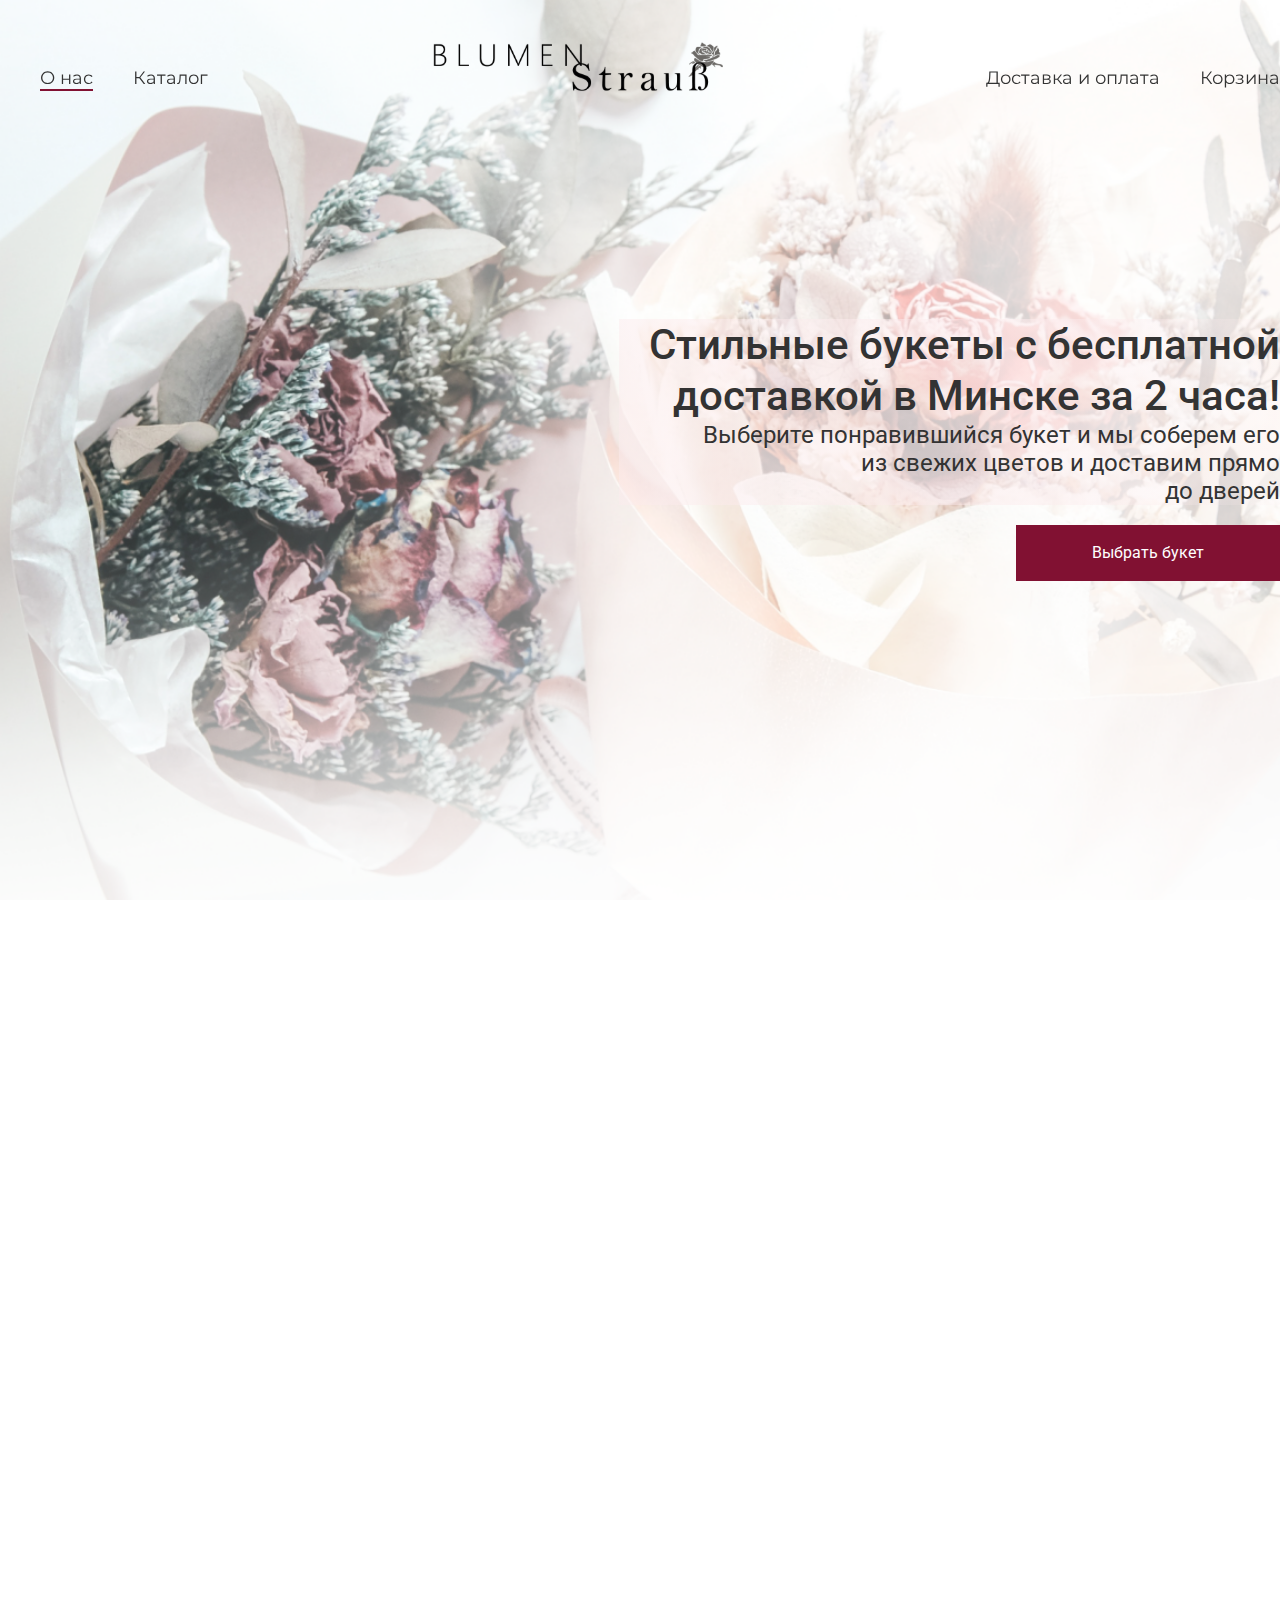
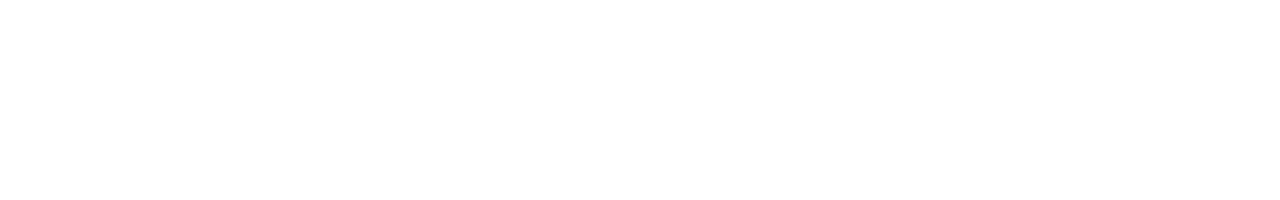
==== index.html @ 573567af "add first section" ====
<!DOCTYPE html>
<html lang="ru">
<head>
    <meta charset="UTF-8">
    <title>Blumen Strauss: Главная</title>
    <link rel="stylesheet" href="css/normalize.css">
    <!-- connect font -->
    <link rel="preconnect" href="https://fonts.googleapis.com">
    <link rel="preconnect" href="https://fonts.gstatic.com" crossorigin>
    <link href="https://fonts.googleapis.com/css2?family=Montserrat:ital,wght@0,100;0,200;0,300;0,400;0,500;0,600;0,700;0,800;0,900;1,100;1,200;1,300;1,400;1,500;1,600;1,700;1,800;1,900&display=swap" rel="stylesheet">
    <link href="https://fonts.googleapis.com/css2?family=Montserrat:ital,wght@0,100;0,200;0,300;0,400;0,500;0,600;0,700;0,800;0,900;1,100;1,200;1,300;1,400;1,500;1,600;1,700;1,800;1,900&family=Roboto:ital,wght@0,100;0,300;0,400;0,500;0,700;0,900;1,100;1,300;1,400;1,500;1,700;1,900&display=swap" rel="stylesheet">
    <!-- connect font -->
    <link rel="stylesheet" href="css/style.css">
    <link rel="stylesheet" href="css/fontawesome.css">
</head>
<body>
    <header class="header header_fixed">
        <div class="header__content container">
            <div class="header__block">
                <nav class="header__nav">
                    <ul class="header__list">
                        <li class="header__item"><a class="header__link header__link_active" href="#">О нас</a></li>
                        <li class="header__item"><a class="header__link" href="#">Каталог</a></li>
                    </ul>
                </nav>
            </div>
            <div class="header__block">
                <nav class="header__logo">
                    <a href="index.html">
                        <img class="header__logo_img" src="img/logo-header.svg" alt="logo">
                    </a>
                </nav>
            </div>
            <div class="header__block">
                <nav class="header__nav">
                    <ul class="header__list">
                        <li class="header__item"><a class="header__link" href="#">Доставка и оплата</a></li>
                        <li class="header__item"><a class="header__link" href="#">Корзина</a></li>
                    </ul>
                </nav>
            </div>
        </div>
    </header>

    <main>
        <section class="welcome-section wrapper">
            <div class="welcome-section__content container">
                <div class="welcome-section__text-content">
                    <div class="welcome-section__title">
                        Стильные букеты с бесплатной<br>
                        доставкой в Минске за 2 часа!
                    </div>
                    <div class="welcome-section__subtitle">
                        Выберите понравившийся букет и мы соберем его<br>
                        из свежих цветов и доставим прямо<br>
                        до дверей
                    </div>
                </div>
                <a class="button btn-heavy" href="#">Выбрать букет</a>
            </div>
        </section>
        <section class="wrapper">

        </section>
    </main>

    <script src="https://ajax.googleapis.com/ajax/libs/jquery/3.5.1/jquery.min.js"></script>
    <script src="./js/header.js"></script>
</body>
</html>
---- css/style.css ----
li {
    list-style-type: none;
}

body {
    font-family: 'Roboto', sans-serif;
    color: #333333;
}

.container {
    max-width: 1280px;
    margin: 0 auto;
}

.wrapper {
    min-height: 100vh;
}

.button {
    padding: 18px 75px;
    text-decoration: none;
}

.btn-heavy {
    background-color: #811132;
    border: 1px solid #811132;
    color: #ffffff;
}

/*header*/

.header {
    width: 100%;
    z-index: 2;
    font-family: 'Montserrat', sans-serif;
}

.header_fixed {
    position: fixed;
    left: 0;
    top: 0;
}

.header__content {
    height: 105px;
    display: flex;
    align-items: flex-end;
    justify-content: space-between;
}

.header__list {
    display: flex;
    gap: 40px;
}

.header__link {
    text-decoration: none;
    color: #333333;
    font-size: 18px;
    line-height: 22px;
}

.header__link:hover {
    border-bottom: 2px solid #811132;
}

.header__link_active {
    border-bottom: 2px solid #811132;
}

.header_scroll {
    background: #333333;
}

/*welcome-section*/

.welcome-section {
    height: 100%;
    width: 100%;
    background-image: url(../img/index-main-bg.png);
    background-position: center center;
    background-repeat: no-repeat;
    background-size: cover;
    background-color: #FCEBED;
    display: flex;
    align-items: center;
    justify-content: flex-end;
}

.welcome-section__content {
    width: 100%;
    display: flex;
    flex-direction: column;
    align-items: end;
    text-align: right;
}

.welcome-section__text-content {
    background: linear-gradient(
            101.6deg, rgba(252, 235, 237, 0.48) 62.8%,
            rgba(252, 235, 237, 0) 111.78%
    );
    padding-left: 30px;
    margin-bottom: 20px;
}

.welcome-section__title {
    font-style: normal;
    font-weight: 500;
    font-size: 42px;
    line-height: 51px;
}

.welcome-section__subtitle {
    font-style: normal;
    font-weight: normal;
    font-size: 24px;
    line-height: 28px;
}
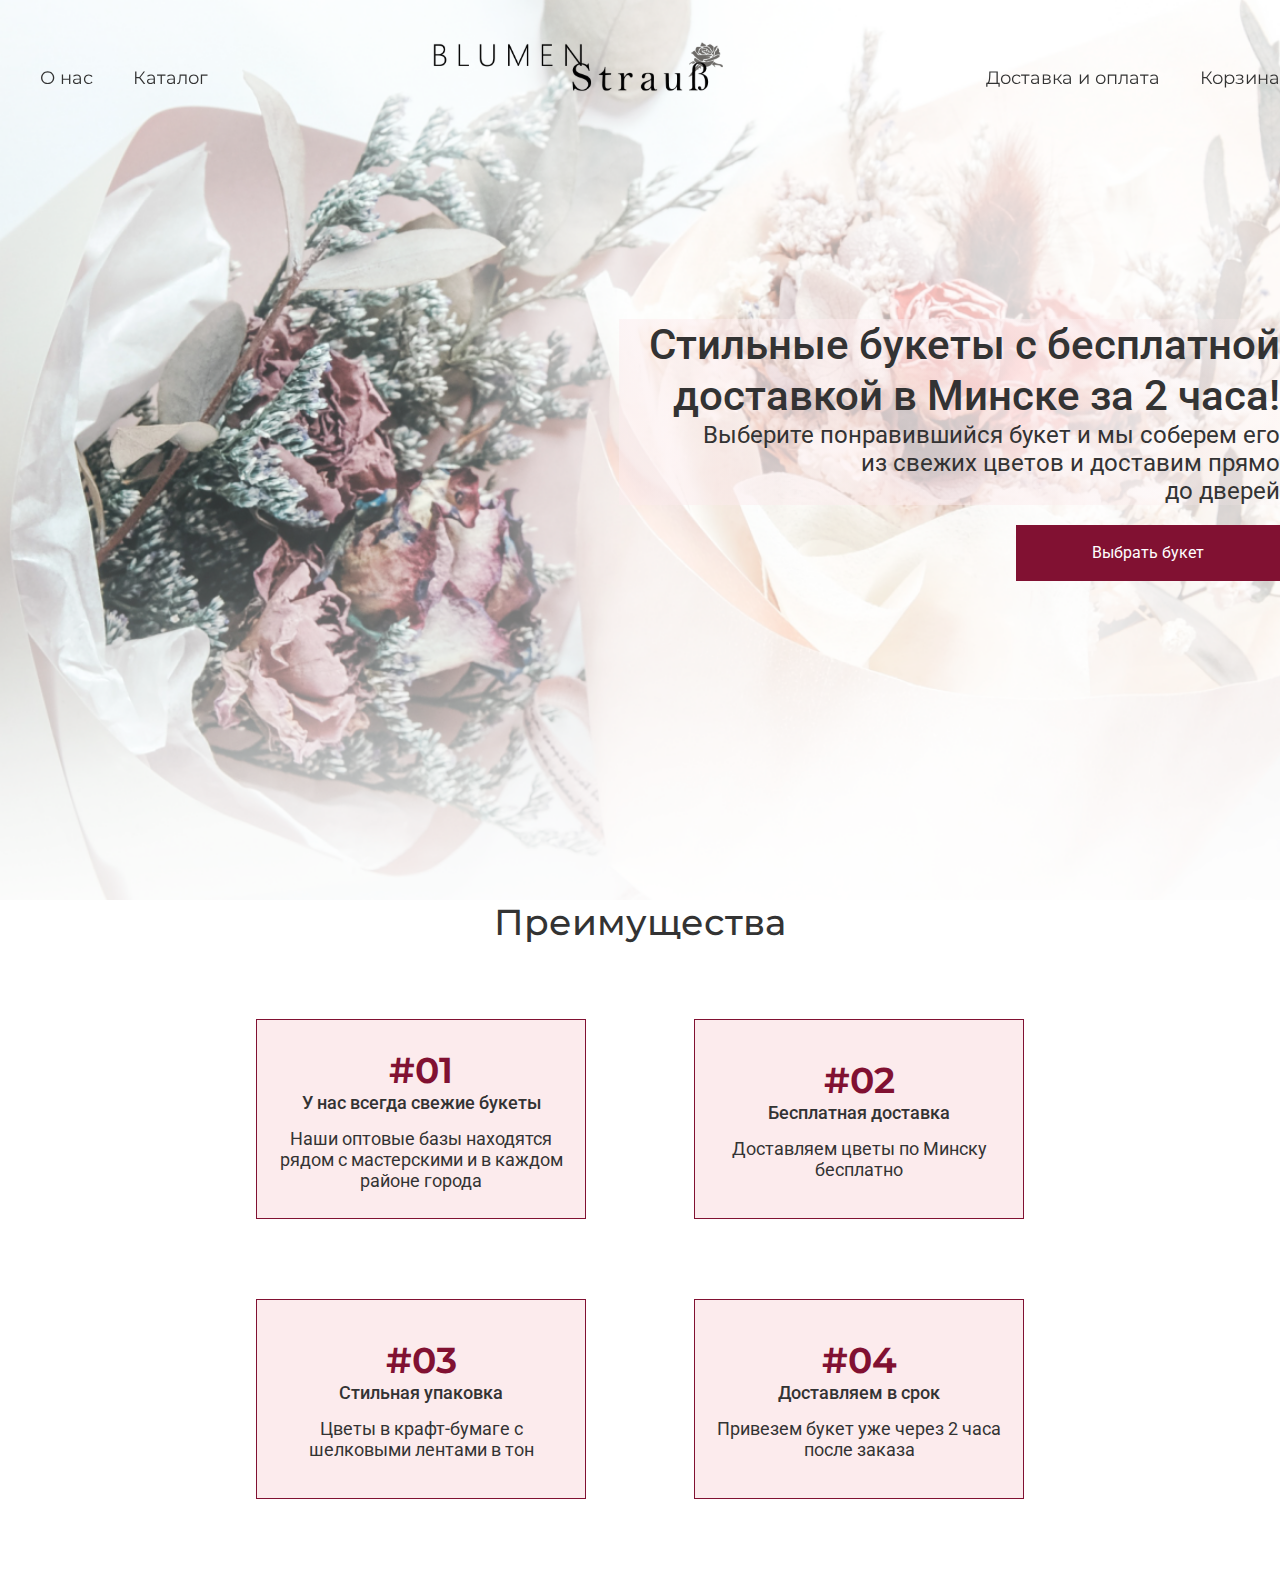
==== commit 020f9058: "add advantage-section" ====
--- a/index.html
+++ b/index.html
@@ -19,7 +19,7 @@
             <div class="header__block">
                 <nav class="header__nav">
                     <ul class="header__list">
-                        <li class="header__item"><a class="header__link header__link_active" href="#">О нас</a></li>
+                        <li class="header__item"><a class="header__link" href="#">О нас</a></li>
                         <li class="header__item"><a class="header__link" href="#">Каталог</a></li>
                     </ul>
                 </nav>
@@ -41,7 +41,6 @@
             </div>
         </div>
     </header>
-
     <main>
         <section class="welcome-section wrapper">
             <div class="welcome-section__content container">
@@ -59,8 +58,65 @@
                 <a class="button btn-heavy" href="#">Выбрать букет</a>
             </div>
         </section>
-        <section class="wrapper">
-
+        <section class="advantage-section">
+            <div class="section-title">
+                Преимущества
+            </div>
+            <div class="advantage-section__content container wrap-content">
+                <div class="advantage-section__content_row">
+                    <div class="advantage-section__item">
+                        <div class="advantage-section__number">
+                            #01
+                        </div>
+                        <div class="advantage-section__title">
+                            У нас всегда свежие букеты
+                        </div>
+                        <div class="advantage-section__description">
+                            Наши оптовые базы находятся
+                            рядом с мастерскими и в каждом
+                            районе города
+                        </div>
+                    </div>
+                    <div class="advantage-section__item">
+                        <div class="advantage-section__number">
+                            #02
+                        </div>
+                        <div class="advantage-section__title">
+                            Бесплатная доставка
+                        </div>
+                        <div class="advantage-section__description">
+                            Доставляем цветы
+                            по Минску бесплатно
+                        </div>
+                    </div>
+                </div>
+                <div class="advantage-section__content_row">
+                    <div class="advantage-section__item">
+                        <div class="advantage-section__number">
+                            #03
+                        </div>
+                        <div class="advantage-section__title">
+                            Стильная упаковка
+                        </div>
+                        <div class="advantage-section__description">
+                            Цветы в крафт-бумаге
+                            с шелковыми лентами в тон
+                        </div>
+                    </div>
+                    <div class="advantage-section__item">
+                        <div class="advantage-section__number">
+                            #04
+                        </div>
+                        <div class="advantage-section__title">
+                            Доставляем в срок
+                        </div>
+                        <div class="advantage-section__description">
+                            Привезем букет уже
+                            через 2 часа после заказа
+                        </div>
+                    </div>
+                </div>
+            </div>
         </section>
     </main>
 
--- a/css/style.css
+++ b/css/style.css
@@ -14,6 +14,10 @@
 
 .wrapper {
     min-height: 100vh;
+}
+
+.wrap-content {
+    min-height: 70vh;
 }
 
 .button {
@@ -116,4 +120,71 @@
     font-weight: normal;
     font-size: 24px;
     line-height: 28px;
+}
+
+/*section-title*/
+
+.section-title {
+    font-family: "Montserrat", sans-serif;
+    font-weight: 500;
+    font-size: 36px;
+    line-height: 44px;
+    text-align: center;
+}
+
+/*advantage-section*/
+
+.advantage-section__item {
+    box-sizing: border-box;
+    width: 330px;
+    height: 200px;
+    padding: 0 18px;
+    background: #FCEBED;
+    border: 1px solid #811132;
+
+    display: flex;
+    flex-direction: column;
+    align-items: center;
+    justify-content: center;
+    text-align: center;
+
+    transition: all 0.3s;
+}
+
+.advantage-section__item:hover {
+    filter: drop-shadow(4px 4px 6px rgba(176, 61, 61, 0.25));
+}
+
+.advantage-section__number {
+    font-family: "Montserrat", sans-serif;
+    font-weight: 650;
+    font-size: 36px;
+    line-height: 44px;
+    color: #811132;
+}
+
+.advantage-section__title {
+    font-weight: 500;
+    font-size: 18px;
+    line-height: 21px;
+    padding-bottom: 15px;
+}
+
+.advantage-section__description {
+    font-size: 18px;
+    line-height: 21px;
+}
+
+.advantage-section__content_row {
+    width: 60%;
+    display: flex;
+    justify-content: space-between;
+}
+
+.advantage-section__content {
+    display: flex;
+    flex-direction: column;
+    align-items: center;
+    justify-content: center;
+    gap: 80px;
 }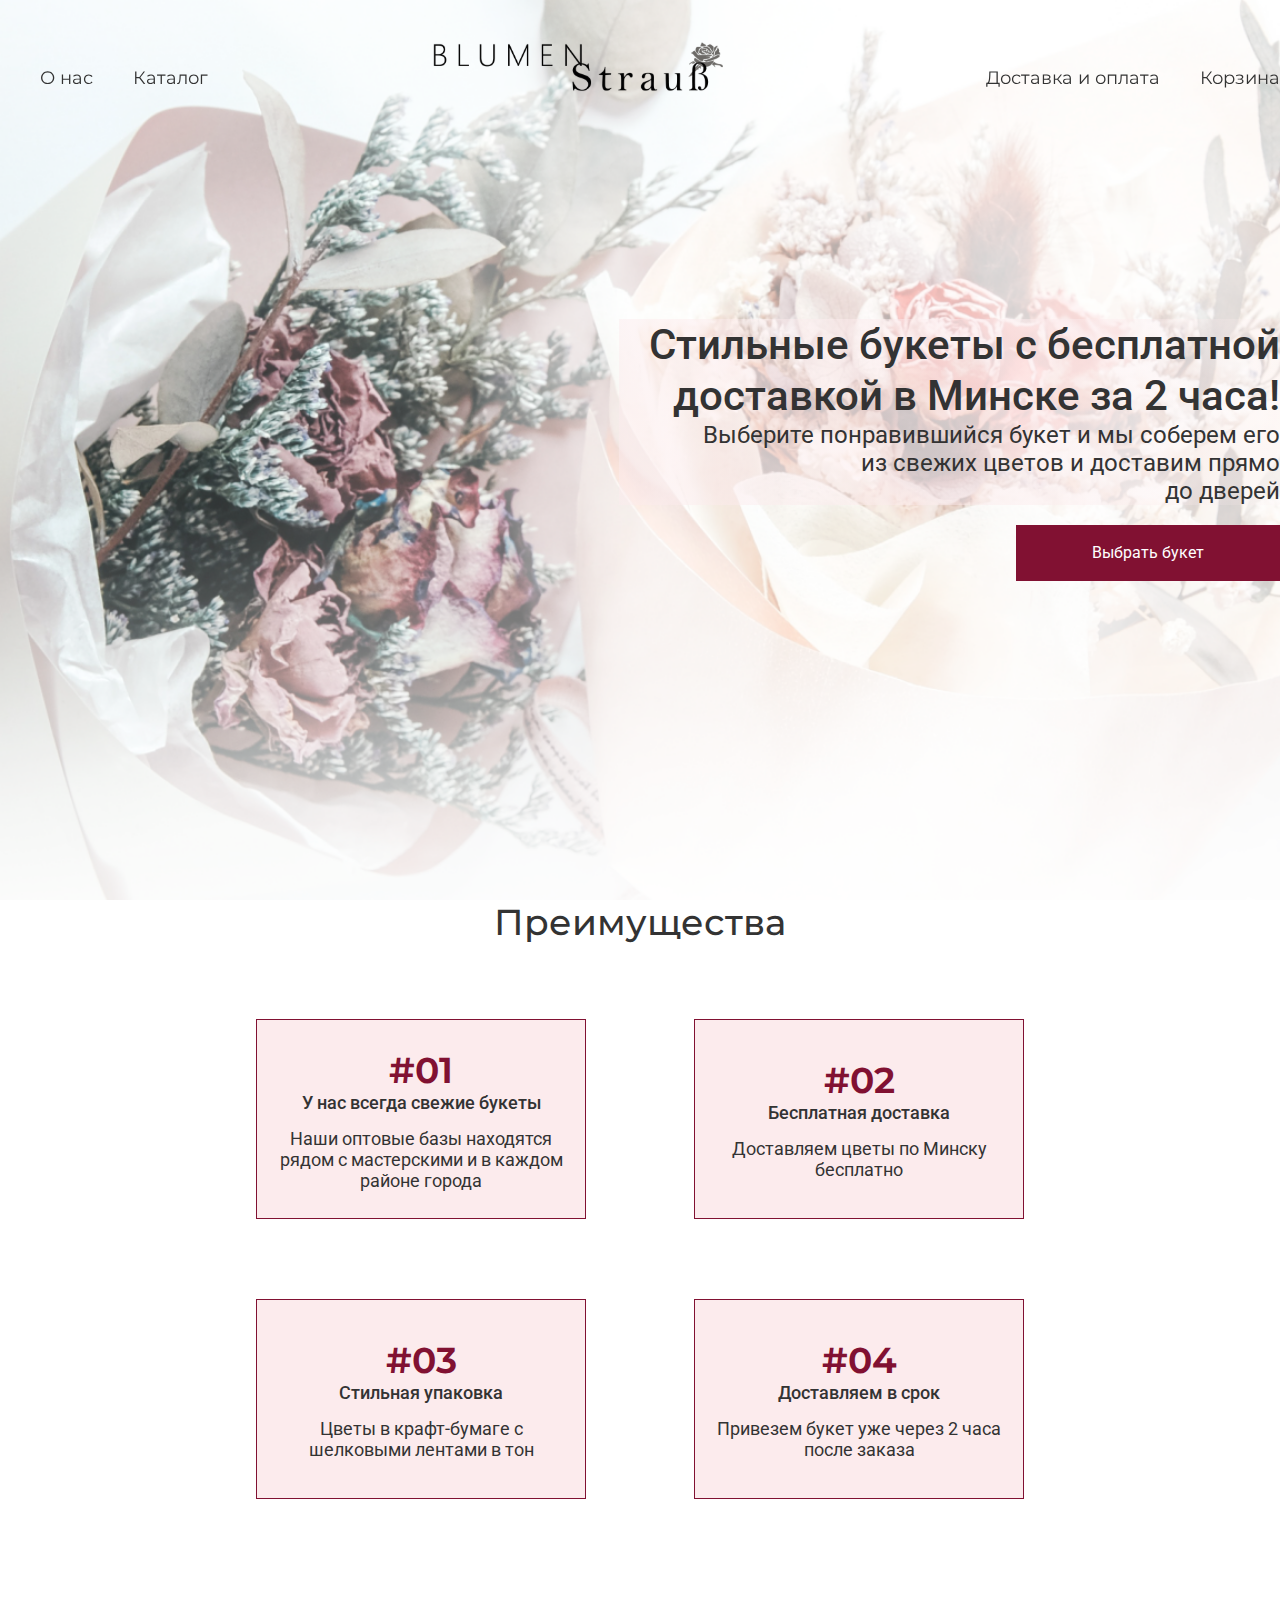
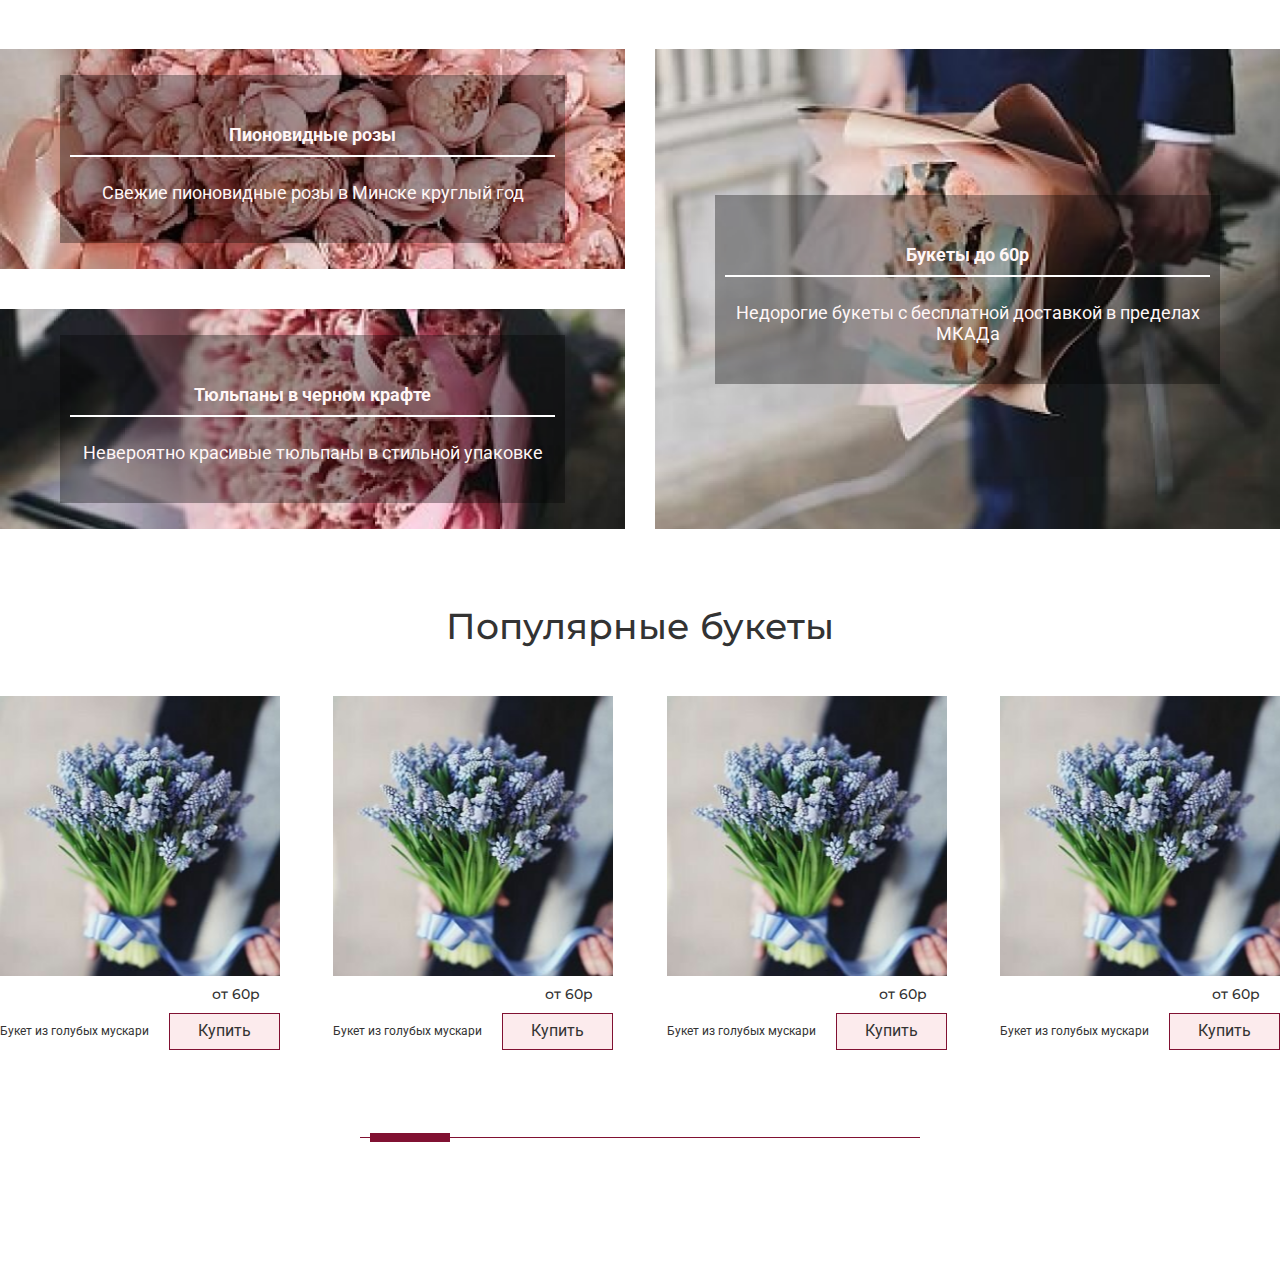
==== commit abc90f86: "add advert and popular-good sections" ====
--- a/index.html
+++ b/index.html
@@ -55,7 +55,7 @@
                         до дверей
                     </div>
                 </div>
-                <a class="button btn-heavy" href="#">Выбрать букет</a>
+                <a class="welcome-section__btn button btn-heavy" href="#">Выбрать букет</a>
             </div>
         </section>
         <section class="advantage-section">
@@ -117,6 +117,133 @@
                     </div>
                 </div>
             </div>
+        </section>
+        <section class="advert-section container">
+            <div class="advert-section__content wrap-content">
+                <div class="advert-section__col">
+                    <div class="advert-section__item advert-section__item_min advert-section__item_bg-1">
+                        <div class="advert-section__text-content">
+                            <div class="advert-section__title">
+                                Пионовидные розы
+                            </div>
+                            <div class="advert-section__subtitle">
+                                Свежие пионовидные розы в Минске круглый год
+                            </div>
+                        </div>
+                    </div>
+                    <div class="advert-section__item advert-section__item_min advert-section__item_bg-2">
+                        <div class="advert-section__text-content">
+                            <div class="advert-section__title">
+                                Тюльпаны в черном крафте
+                            </div>
+                            <div class="advert-section__subtitle">
+                                Невероятно красивые тюльпаны в стильной упаковке
+                            </div>
+                        </div>
+                    </div>
+                </div>
+                <div class="advert-section__col">
+                    <div class="advert-section__item advert-section__item_bg-3">
+                        <div class="advert-section__text-content">
+                            <div class="advert-section__title">
+                                Букеты до 60р
+                            </div>
+                            <div class="advert-section__subtitle">
+                                Недорогие букеты с бесплатной доставкой
+                                в пределах МКАДа
+                            </div>
+                        </div>
+                    </div>
+                </div>
+            </div>
+        </section>
+        <section class="popular-goods-section container">
+            <div class="section-title">
+                Популярные букеты
+            </div>
+            <div class="popular-goods-section__content wrap-content">
+                <div class="popular-goods-section__goods">
+                    <div class="popular-goods-section__item">
+                        <div class="popular-goods-section__img">
+                            <img src="img/popular-good-1.png" alt="popular-good">
+                        </div>
+                        <div class="popular-goods-section__desc">
+                            <div class="popular-goods-section__price">
+                                от 60р
+                            </div>
+                            <div class="popular-goods-section__nav">
+                                <div class="popular-goods-section__name-good">
+                                    Букет из голубых мускари
+                                </div>
+                                <div class="popular-goods-section__button button btn-lite">
+                                    Купить
+                                </div>
+                            </div>
+                        </div>
+                    </div>
+                    <div class="popular-goods-section__item">
+                        <div class="popular-goods-section__img">
+                            <img src="img/popular-good-1.png" alt="popular-good">
+                        </div>
+                        <div class="popular-goods-section__desc">
+                            <div class="popular-goods-section__price">
+                                от 60р
+                            </div>
+                            <div class="popular-goods-section__nav">
+                                <div class="popular-goods-section__name-good">
+                                    Букет из голубых мускари
+                                </div>
+                                <div class="popular-goods-section__button button btn-lite">
+                                    Купить
+                                </div>
+                            </div>
+                        </div>
+                    </div>
+                    <div class="popular-goods-section__item">
+                        <div class="popular-goods-section__img">
+                            <img src="img/popular-good-1.png" alt="popular-good">
+                        </div>
+                        <div class="popular-goods-section__desc">
+                            <div class="popular-goods-section__price">
+                                от 60р
+                            </div>
+                            <div class="popular-goods-section__nav">
+                                <div class="popular-goods-section__name-good">
+                                    Букет из голубых мускари
+                                </div>
+                                <div class="popular-goods-section__button button btn-lite">
+                                    Купить
+                                </div>
+                            </div>
+                        </div>
+                    </div>
+                    <div class="popular-goods-section__item">
+                        <div class="popular-goods-section__img">
+                            <img src="img/popular-good-1.png" alt="popular-good">
+                        </div>
+                        <div class="popular-goods-section__desc">
+                            <div class="popular-goods-section__price">
+                                от 60р
+                            </div>
+                            <div class="popular-goods-section__nav">
+                                <div class="popular-goods-section__name-good">
+                                    Букет из голубых мускари
+                                </div>
+                                <div class="popular-goods-section__button button btn-lite">
+                                    Купить
+                                </div>
+                            </div>
+                        </div>
+                    </div>
+                </div>
+                <div class="bottom-scroll">
+                    <div class="bottom-scroll__line"></div>
+                    <div class="bottom-scroll__slider"></div>
+                </div>
+            </div>
+        </section>
+        <section class="form-section container">
+
         </section>
     </main>
 
--- a/css/style.css
+++ b/css/style.css
@@ -21,14 +21,25 @@
 }
 
 .button {
-    padding: 18px 75px;
     text-decoration: none;
+    cursor: pointer;
 }
 
 .btn-heavy {
     background-color: #811132;
     border: 1px solid #811132;
     color: #ffffff;
+}
+
+.btn-lite {
+    background-color: #FCEBED;
+    border: 1px solid #811132;
+    color: #333333;
+    transition: background-color 0.15s;
+}
+
+.btn-lite:hover {
+    background-color: #F2CFD3;
 }
 
 /*header*/
@@ -122,6 +133,10 @@
     line-height: 28px;
 }
 
+.welcome-section__btn {
+    padding: 18px 75px;
+}
+
 /*section-title*/
 
 .section-title {
@@ -187,4 +202,170 @@
     align-items: center;
     justify-content: center;
     gap: 80px;
+}
+
+/*advert-section*/
+
+.advert-section__content {
+    display: flex;
+    flex-direction: row;
+    align-items: center;
+    gap: 30px;
+}
+
+.advert-section__col {
+    width: 50%;
+    height: 100%;
+    display: flex;
+    flex-direction: column;
+    gap: 40px;
+}
+
+.advert-section__item {
+    height: 480px;
+    color: #FFF6F6;
+    display: flex;
+    align-items: center;
+    justify-content: center;
+    padding: 0 60px;
+    font-size: 18px;
+    line-height: 21px;
+    text-align: center;
+    transition: transform 0.2s ease-in-out;
+}
+
+.advert-section__item:hover {
+    transform: scale(1.03);
+}
+
+.advert-section__item_min {
+    height: 220px;
+}
+
+.advert-section__text-content {
+    padding: 40px 10px;
+    width: 100%;
+    background: rgba(0, 0, 0, 0.34);
+    display: flex;
+    flex-direction: column;
+    gap: 25px;
+}
+
+.advert-section__title {
+    font-weight: bold;
+    line-height: 40px;
+    border-bottom: 2px solid #FFFFFF;
+}
+
+.advert-section__subtitle {
+
+}
+
+.advert-section__item_bg-1 {
+    background-image: url(../img/advent-bg-1.png);
+    background-position: center center;
+    background-repeat: no-repeat;
+    background-size: cover;
+    background-color: #811132;
+}
+
+.advert-section__item_bg-2 {
+    background-image: url(../img/advent-bg-2.png);
+    background-position: center center;
+    background-repeat: no-repeat;
+    background-size: cover;
+    background-color: #811132;
+}
+
+.advert-section__item_bg-3 {
+    background-image: url(../img/advent-bg-3.png);
+    background-position: center center;
+    background-repeat: no-repeat;
+    background-size: cover;
+    background-color: #811132;
+}
+
+/*popular-goods-section*/
+
+.popular-goods-section {
+
+}
+
+.popular-goods-section__goods {
+    min-height: 50vh;
+    display: flex;
+    flex-direction: row;
+    justify-content: space-between;
+    align-items: center;
+}
+
+.popular-goods-section__item {
+    width: 280px;
+}
+
+.popular-goods-section__img {
+    width: 280px;
+    height: 280px;
+    cursor: pointer;
+}
+
+.popular-goods-section__img > img {
+    width: 100%;
+    height: 100%;
+    object-fit: cover;
+}
+
+.popular-goods-section__price {
+    font-family: 'Montserrat', sans-serif;
+    font-style: normal;
+    font-weight: 500;
+    font-size: 14px;
+    line-height: 17px;
+    text-align: right;
+    padding: 10px 20px;
+}
+
+.popular-goods-section__nav {
+    display: flex;
+    flex-direction: row;
+    justify-content: space-between;
+    align-items: center;
+}
+
+.popular-goods-section__name-good {
+    font-style: normal;
+    font-weight: normal;
+    font-size: 12px;
+    line-height: 14px;
+}
+
+.popular-goods-section__button {
+    padding: 8px 28px;
+}
+
+/*bottom-scroll*/
+
+.bottom-scroll {
+    max-width: 560px;
+    height: 50px;
+    margin: 0 auto;
+    position: relative;
+}
+
+.bottom-scroll__line {
+    position: absolute;
+    bottom: 10px;
+    width: 100%;
+    height: 1px;
+    background-color: #811132;
+}
+
+.bottom-scroll__slider {
+    position: absolute;
+    bottom: 6px;
+    margin: 0 10px;
+    width: 80px;
+    height: 9px;
+    background-color: #811132;
+    cursor: pointer;
 }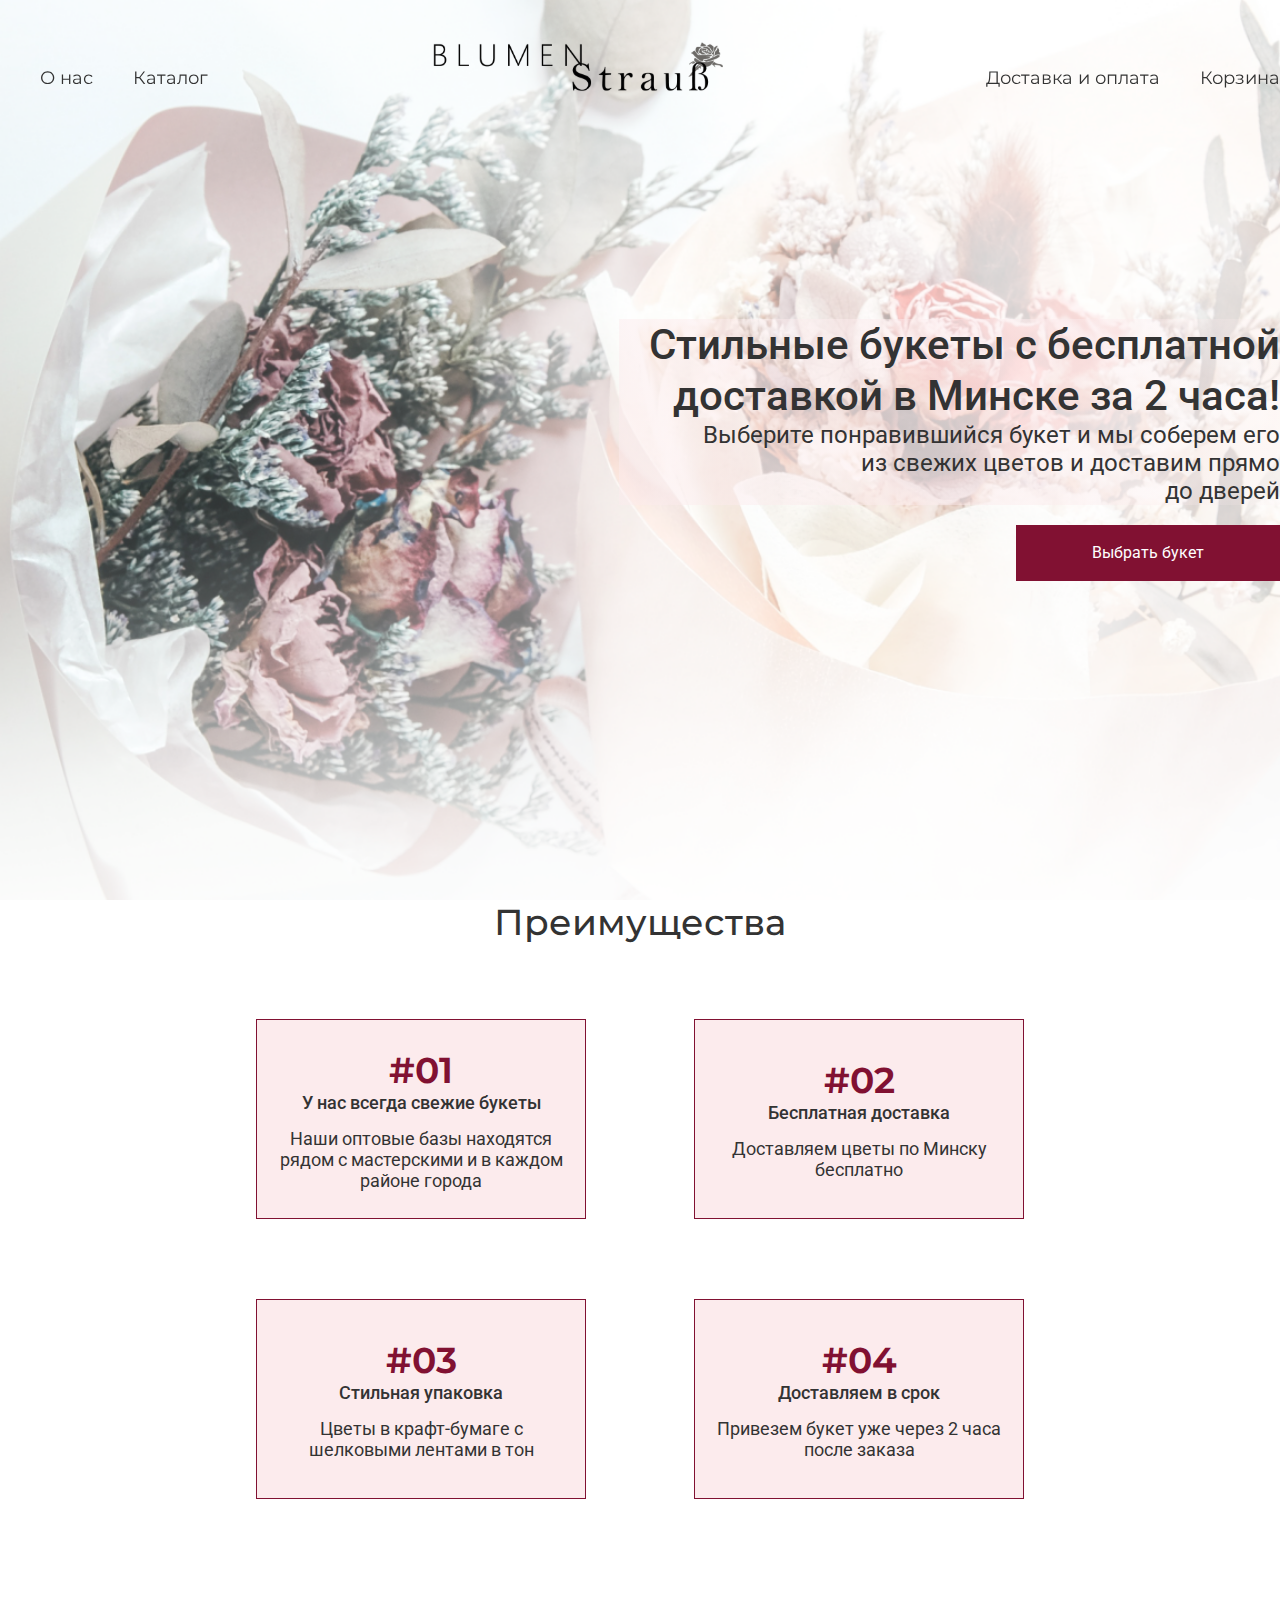
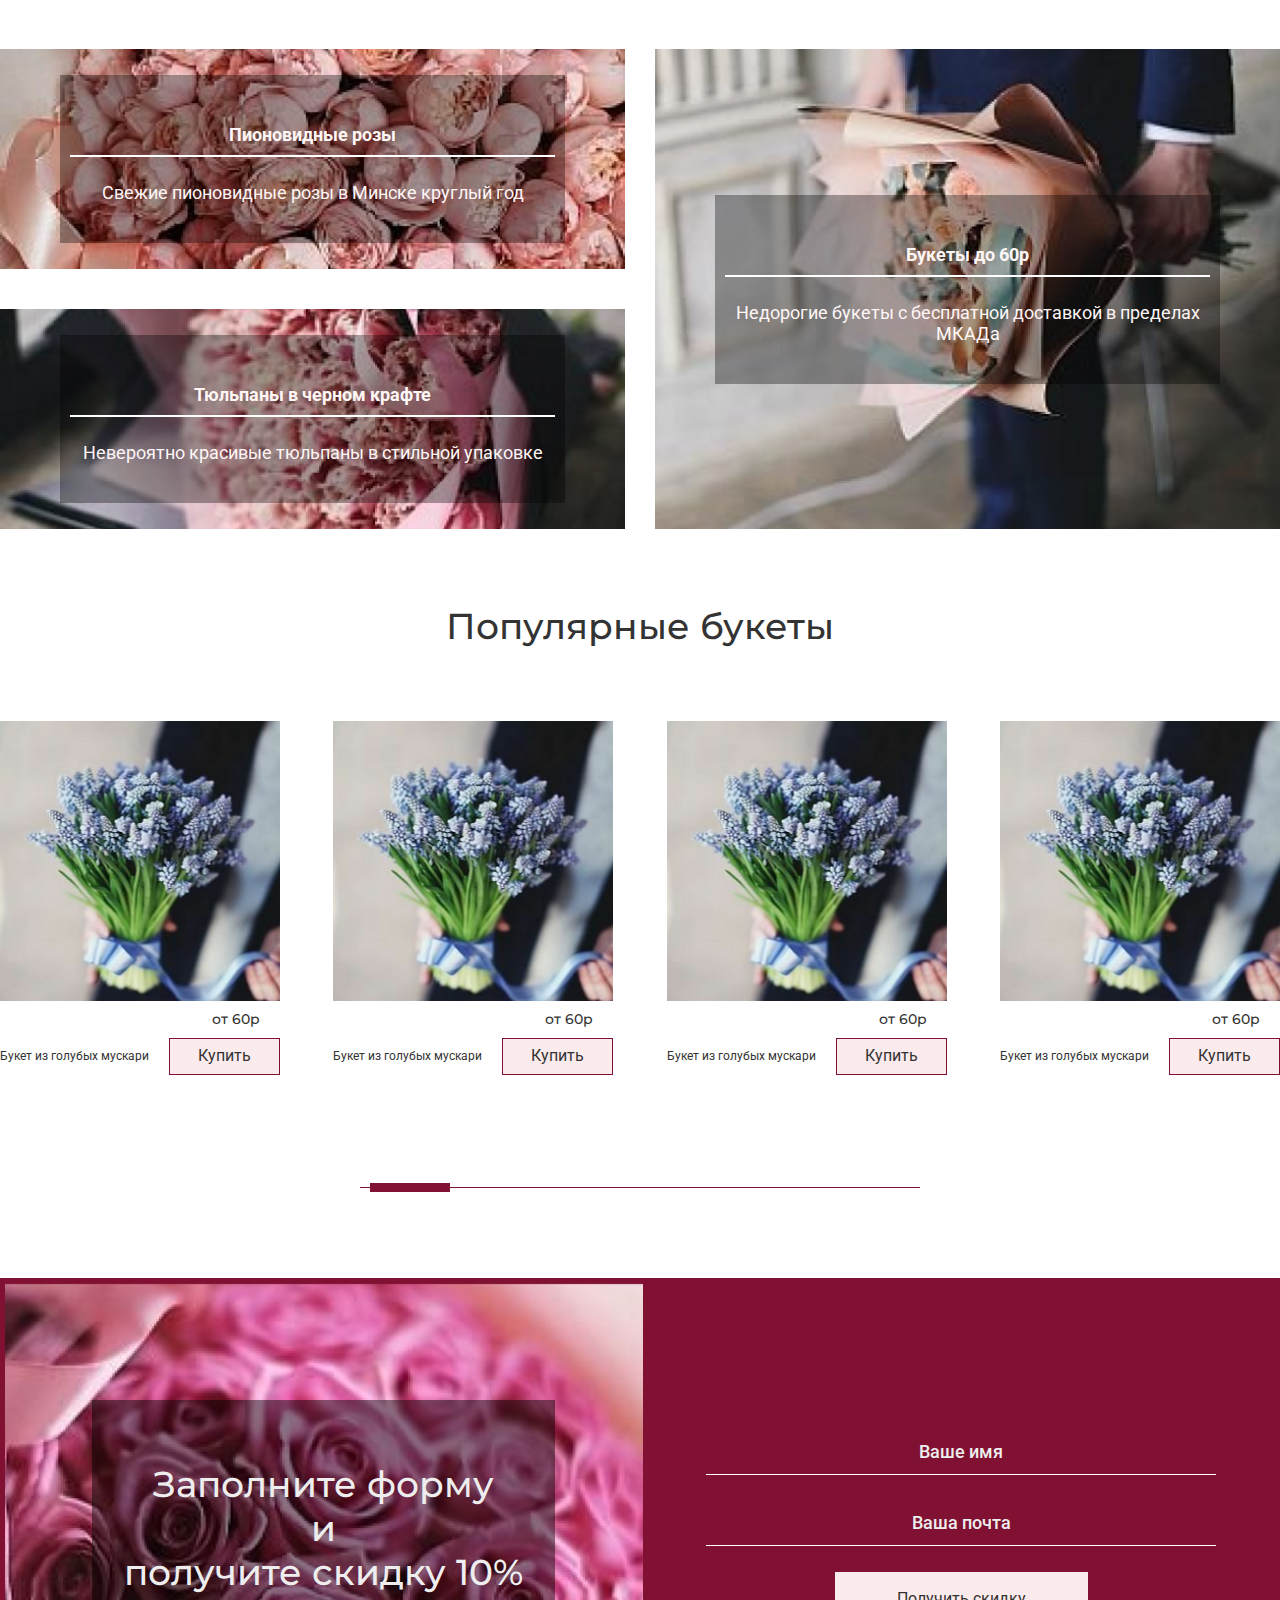
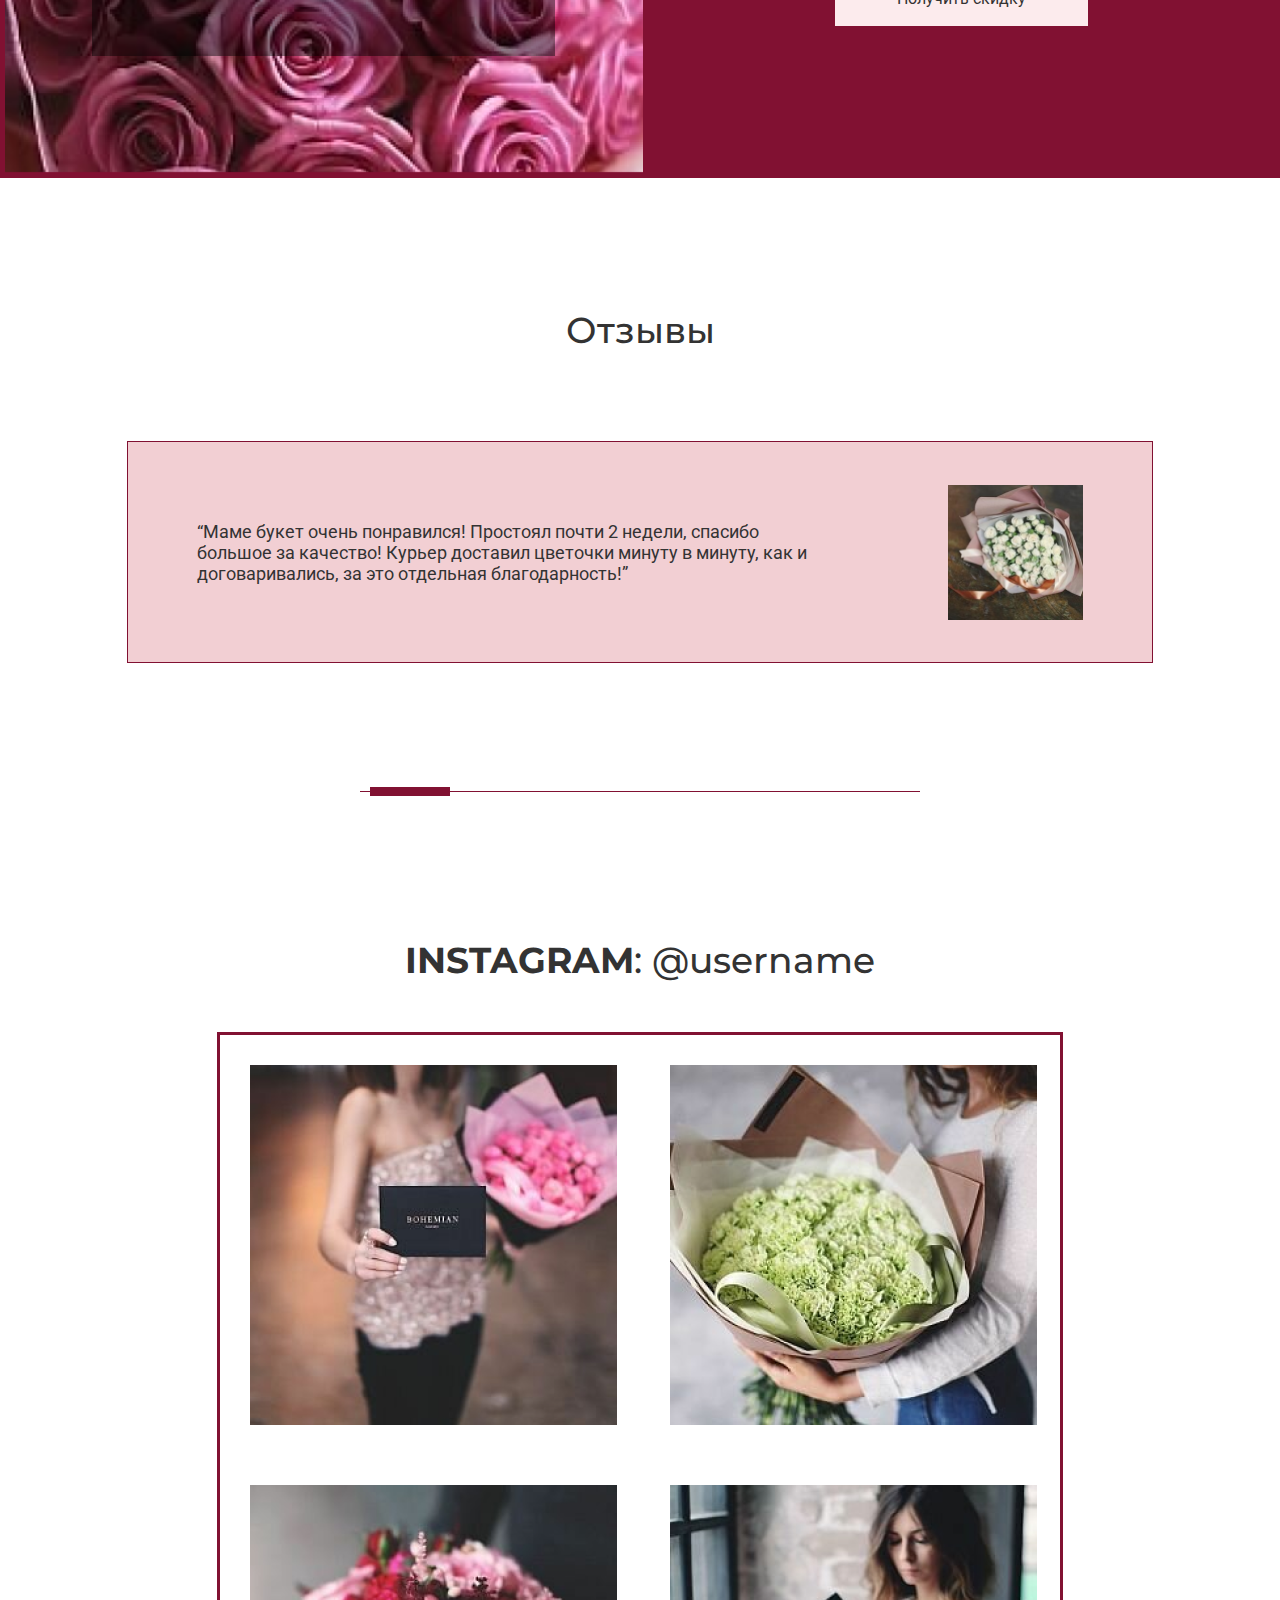
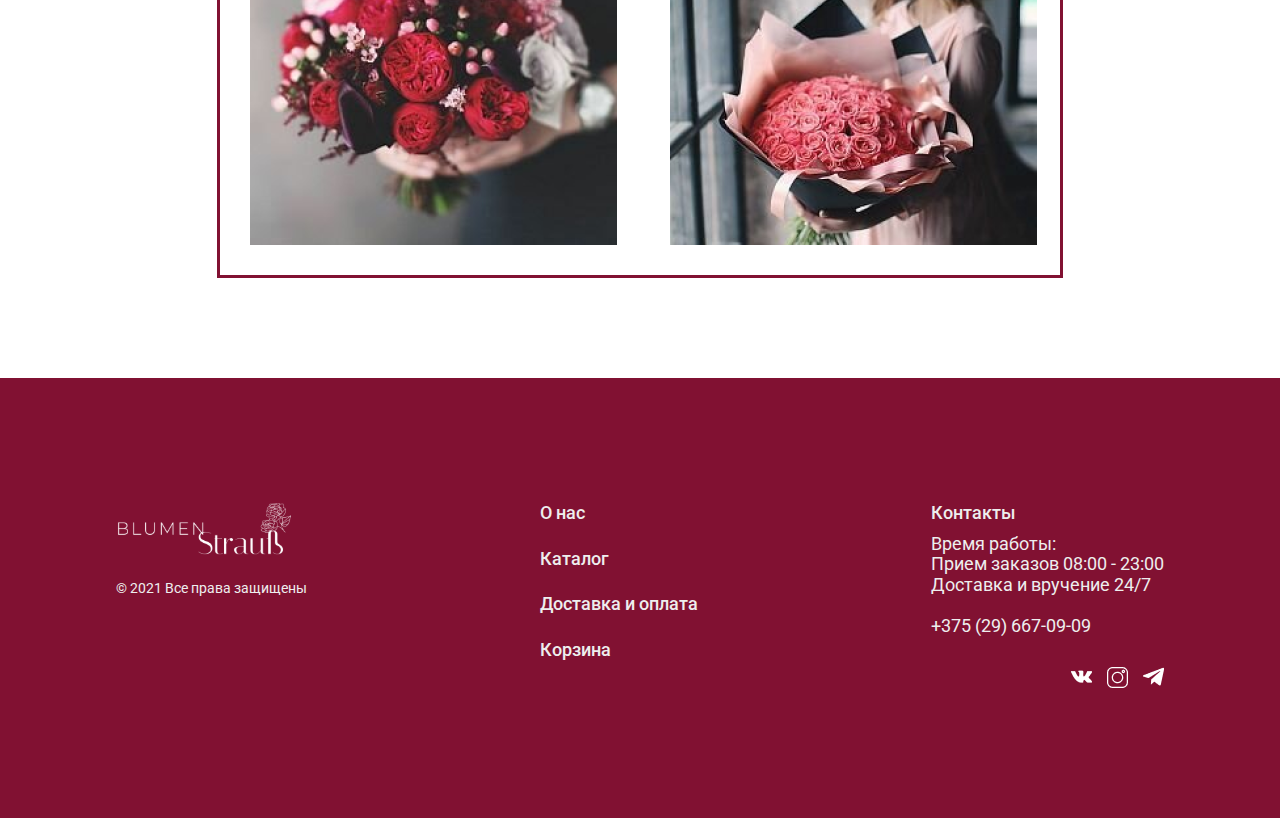
==== commit 1175bb8f: "add index page" ====
--- a/index.html
+++ b/index.html
@@ -27,7 +27,7 @@
             <div class="header__block">
                 <nav class="header__logo">
                     <a href="index.html">
-                        <img class="header__logo_img" src="img/logo-header.svg" alt="logo">
+                        <img class="header__logo_img" src="img/index/logo-header.svg" alt="logo">
                     </a>
                 </nav>
             </div>
@@ -165,7 +165,7 @@
                 <div class="popular-goods-section__goods">
                     <div class="popular-goods-section__item">
                         <div class="popular-goods-section__img">
-                            <img src="img/popular-good-1.png" alt="popular-good">
+                            <img src="img/index/popular-good-1.png" alt="popular-good">
                         </div>
                         <div class="popular-goods-section__desc">
                             <div class="popular-goods-section__price">
@@ -183,7 +183,7 @@
                     </div>
                     <div class="popular-goods-section__item">
                         <div class="popular-goods-section__img">
-                            <img src="img/popular-good-1.png" alt="popular-good">
+                            <img src="img/index/popular-good-1.png" alt="popular-good">
                         </div>
                         <div class="popular-goods-section__desc">
                             <div class="popular-goods-section__price">
@@ -201,7 +201,7 @@
                     </div>
                     <div class="popular-goods-section__item">
                         <div class="popular-goods-section__img">
-                            <img src="img/popular-good-1.png" alt="popular-good">
+                            <img src="img/index/popular-good-1.png" alt="popular-good">
                         </div>
                         <div class="popular-goods-section__desc">
                             <div class="popular-goods-section__price">
@@ -219,7 +219,7 @@
                     </div>
                     <div class="popular-goods-section__item">
                         <div class="popular-goods-section__img">
-                            <img src="img/popular-good-1.png" alt="popular-good">
+                            <img src="img/index/popular-good-1.png" alt="popular-good">
                         </div>
                         <div class="popular-goods-section__desc">
                             <div class="popular-goods-section__price">
@@ -242,11 +242,105 @@
                 </div>
             </div>
         </section>
-        <section class="form-section container">
-
+        <section class="form-section container wrap-content">
+            <div class="form-section__content">
+                <div class="form-section__desc">
+                    <div class="form-section__text">
+                        Заполните форму<br>
+                        и<br>
+                        получите скидку 10%
+                    </div>
+                </div>
+                <div class="form-section__form">
+                    <form class="form-section__form-content" action="" method="">
+                        <input type="text" name="userName" id="userName" placeholder="Ваше имя">
+                        <input type="email" name="userEmail" id="userEmail" placeholder="Ваша почта">
+                        <button class="form-button button btn-lite" type="submit">Получить скидку</button>
+                    </form>
+                </div>
+            </div>
+        </section>
+        <section class="reviews-section container wrap-content">
+            <div class="section-title">
+                Отзывы
+            </div>
+            <div class="reviews-section__content">
+                <div class="reviews-section__item">
+                    <div class="reviews-section__text">
+                        “Маме букет очень понравился! Простоял почти 2 недели,
+                        спасибо большое за качество! Курьер доставил цветочки
+                        минуту в минуту, как и договаривались, за это отдельная благодарность!”
+                    </div>
+                    <div class="reviews-section__img">
+                        <img src="img/index/reviews-photo-1.png" alt="reviews-photo-1">
+                    </div>
+                </div>
+            </div>
+            <div class="bottom-scroll">
+                <div class="bottom-scroll__line"></div>
+                <div class="bottom-scroll__slider"></div>
+            </div>
+        </section>
+        <section class="instagram-section container wrap-content">
+            <div class="section-title">
+                <b>INSTAGRAM</b>: @username
+            </div>
+            <div class="instagram-section__content">
+                <div class="instagram-section__item">
+                    <img src="img/index/instagram-photo-1.png" alt="instagram-photo">
+                </div>
+                <div class="instagram-section__item">
+                    <img src="img/index/instagram-photo-2.png" alt="instagram-photo">
+                </div>
+                <div class="instagram-section__item">
+                    <img src="img/index/instagram-photo-3.png" alt="instagram-photo">
+                </div>
+                <div class="instagram-section__item">
+                    <img src="img/index/instagram-photo-4.png" alt="instagram-photo">
+                </div>
+            </div>
         </section>
     </main>
-
+    <footer class="footer">
+        <div class="footer__content container">
+            <div class="footer__info">
+                <div class="footer__logo">
+                    <img src="img/index/footer-logo.svg" alt="footer-logo">
+                </div>
+                <div class="footer__copyright">
+                    © 2021 Все права защищены
+                </div>
+            </div>
+            <div class="footer__nav-block">
+                <nav class="footer__nav">
+                    <ul class="footer__list">
+                        <li class="footer__item"><a class="footer__link" href="#">О нас</a></li>
+                        <li class="footer__item"><a class="footer__link" href="#">Каталог</a></li>
+                        <li class="footer__item"><a class="footer__link" href="#">Доставка и оплата</a></li>
+                        <li class="footer__item"><a class="footer__link" href="#">Корзина</a></li>
+                    </ul>
+                </nav>
+            </div>
+            <div class="footer__contacts">
+                <div class="footer__title-menu">
+                    Контакты
+                </div>
+                <div class="footer__work-time">
+                    Время работы:<br>
+                    Прием заказов 08:00 - 23:00<br>
+                    Доставка и вручение 24/7
+                </div>
+                <div class="footer__telephone">
+                    <a class="footer__tel" href="tel:375296670909">+375 (29) 667-09-09</a>
+                </div>
+                <div class="footer__social-icons">
+                    <a href="#"><img src="img/icons/icon-vk.png" alt="link-vk"></a>
+                    <a href="#"><img src="img/icons/icon-instagram.png" alt="link-instagram"></a>
+                    <a href="#"><img src="img/icons/icon-telegram.png" alt="link-telegram"></a>
+                </div>
+            </div>
+        </div>
+    </footer>
     <script src="https://ajax.googleapis.com/ajax/libs/jquery/3.5.1/jquery.min.js"></script>
     <script src="./js/header.js"></script>
 </body>
--- a/css/style.css
+++ b/css/style.css
@@ -92,7 +92,7 @@
 .welcome-section {
     height: 100%;
     width: 100%;
-    background-image: url(../img/index-main-bg.png);
+    background-image: url(../img/index/index-main-bg.png);
     background-position: center center;
     background-repeat: no-repeat;
     background-size: cover;
@@ -262,7 +262,7 @@
 }
 
 .advert-section__item_bg-1 {
-    background-image: url(../img/advent-bg-1.png);
+    background-image: url(../img/index/advent-bg-1.png);
     background-position: center center;
     background-repeat: no-repeat;
     background-size: cover;
@@ -270,7 +270,7 @@
 }
 
 .advert-section__item_bg-2 {
-    background-image: url(../img/advent-bg-2.png);
+    background-image: url(../img/index/advent-bg-2.png);
     background-position: center center;
     background-repeat: no-repeat;
     background-size: cover;
@@ -278,7 +278,7 @@
 }
 
 .advert-section__item_bg-3 {
-    background-image: url(../img/advent-bg-3.png);
+    background-image: url(../img/index/advent-bg-3.png);
     background-position: center center;
     background-repeat: no-repeat;
     background-size: cover;
@@ -292,7 +292,7 @@
 }
 
 .popular-goods-section__goods {
-    min-height: 50vh;
+    min-height: 500px;
     display: flex;
     flex-direction: row;
     justify-content: space-between;
@@ -368,4 +368,245 @@
     height: 9px;
     background-color: #811132;
     cursor: pointer;
+}
+
+/*form-section*/
+
+.form-section {
+
+}
+
+.form-section__content {
+    min-height: 500px;
+    background-color: #811132;
+    display: flex;
+}
+
+.form-section__desc {
+    flex: 1 1 50%;
+    background-image: url(../img/index/form-gb.png);
+    background-position: center center;
+    background-repeat: no-repeat;
+    background-size: cover;
+    background-color: #811132;
+    border-left: 5px solid #811132;
+
+    display: flex;
+    align-items: center;
+    justify-content: center;
+}
+
+.form-section__text {
+    width: fit-content;
+    padding: 62px 32px;
+
+    font-family: 'Montserrat', sans-serif;
+    font-style: normal;
+    font-weight: 500;
+    font-size: 36px;
+    line-height: 44px;
+    text-align: center;
+    color: #eeeeee;
+    background-color: rgba(0, 0, 0, 0.46);
+}
+
+.form-section__form {
+    flex: 1 1 50%;
+    display: flex;
+    align-items: center;
+    justify-content: center;
+}
+
+.form-section__form-content {
+    width: 80%;
+    display: flex;
+    flex-direction: column;
+    align-items: center;
+    gap: 25px
+}
+
+.form-button {
+    width: fit-content;
+    padding: 18px 62px;
+}
+
+.form-section__form-content > input {
+    width: 100%;
+    text-align: center;
+    background: transparent;
+    border: none;
+    border-bottom: 1px solid #FFFFFF;
+    color: #eeeeee;
+    outline: none;
+    font-weight: 500;
+    font-size: 18px;
+    line-height: 21px;
+    padding: 12px 0;
+}
+
+.form-section__form-content > input::placeholder {
+    color: #eeeeee;
+}
+
+/*reviews-section*/
+
+.reviews-section {
+}
+
+.reviews-section__content {
+    display: flex;
+    height: 400px;
+    flex-direction: column;
+    align-items: center;
+    justify-content: center;
+}
+
+.reviews-section__item {
+    width: 80%;
+    height: 220px;
+    background-color: #F2CFD3;
+    border: 1px solid #811132;
+    display: flex;
+    align-items: center;
+    justify-content: space-around;
+}
+
+
+
+.reviews-section__img {
+    width: 135px;
+    height: 135px;
+    cursor: pointer;
+}
+
+.reviews-section__img > img {
+    width: 100%;
+    height: 100%;
+    object-fit: cover;
+}
+
+.reviews-section__text {
+    font-style: normal;
+    font-weight: normal;
+    font-size: 18px;
+    line-height: 21px;
+    width: 60%;
+}
+
+/*instagram-section*/
+
+.instagram-section {
+
+}
+
+.instagram-section__content {
+    border: 3px solid #811132;
+    width: 840px;
+    height: 840px;
+    display: flex;
+    flex-direction: row;
+    align-items: center;
+    justify-content: space-around;
+    flex-wrap: wrap;
+    margin: 50px auto 100px auto;
+}
+
+.instagram-section__item {
+    height: 360px;
+    width: 360px;
+    cursor: pointer;
+}
+
+.reviews-section__img > img {
+    height: 100%;
+    width: 100%;
+    object-fit: cover;
+}
+
+/*footer*/
+
+.footer {
+    height: 440px;
+    background-color: #811132;
+    color: #eeeeee;
+    font-size: 18px;
+    display: flex;
+    justify-content: center;
+    align-items: center;
+}
+
+.footer__content {
+    width: 100%;
+    display: flex;
+    flex-direction: row;
+    align-items: flex-start;
+    justify-content: space-around;
+}
+
+.footer__logo {
+    width: 175px;
+    height: 77px;
+    cursor: pointer;
+}
+
+.footer__logo > img {
+    height: 100%;
+    width: 100%;
+    object-fit: cover;
+}
+
+.footer__copyright {
+    font-size: 14px;
+    line-height: 16px;
+}
+
+.footer__list {
+    font-weight: 500;
+    display: flex;
+    flex-direction: column;
+    gap: 25px;
+    margin: 0;
+    padding: 0;
+}
+
+.footer__link {
+    color: #eeeeee;
+    text-decoration: none;
+}
+
+.footer__link:hover {
+    border-bottom: 1px solid #eeeeee;
+}
+
+.footer__title-menu {
+    font-weight: 500;
+}
+
+.footer__work-time {
+    padding: 10px 0;
+}
+
+.footer__social-icons {
+    display: flex;
+    flex-direction: row;
+    align-items: center;
+    gap: 15px;
+}
+
+.footer__telephone {
+    padding: 10px 0 ;
+}
+
+.footer__social-icons {
+    margin-top: 20px;
+    float: right;
+}
+
+.footer__tel {
+    color: #eeeeee;
+    text-decoration: none;
+}
+
+.footer__tel:hover {
+    border-bottom: 1px solid #eeeeee;
 }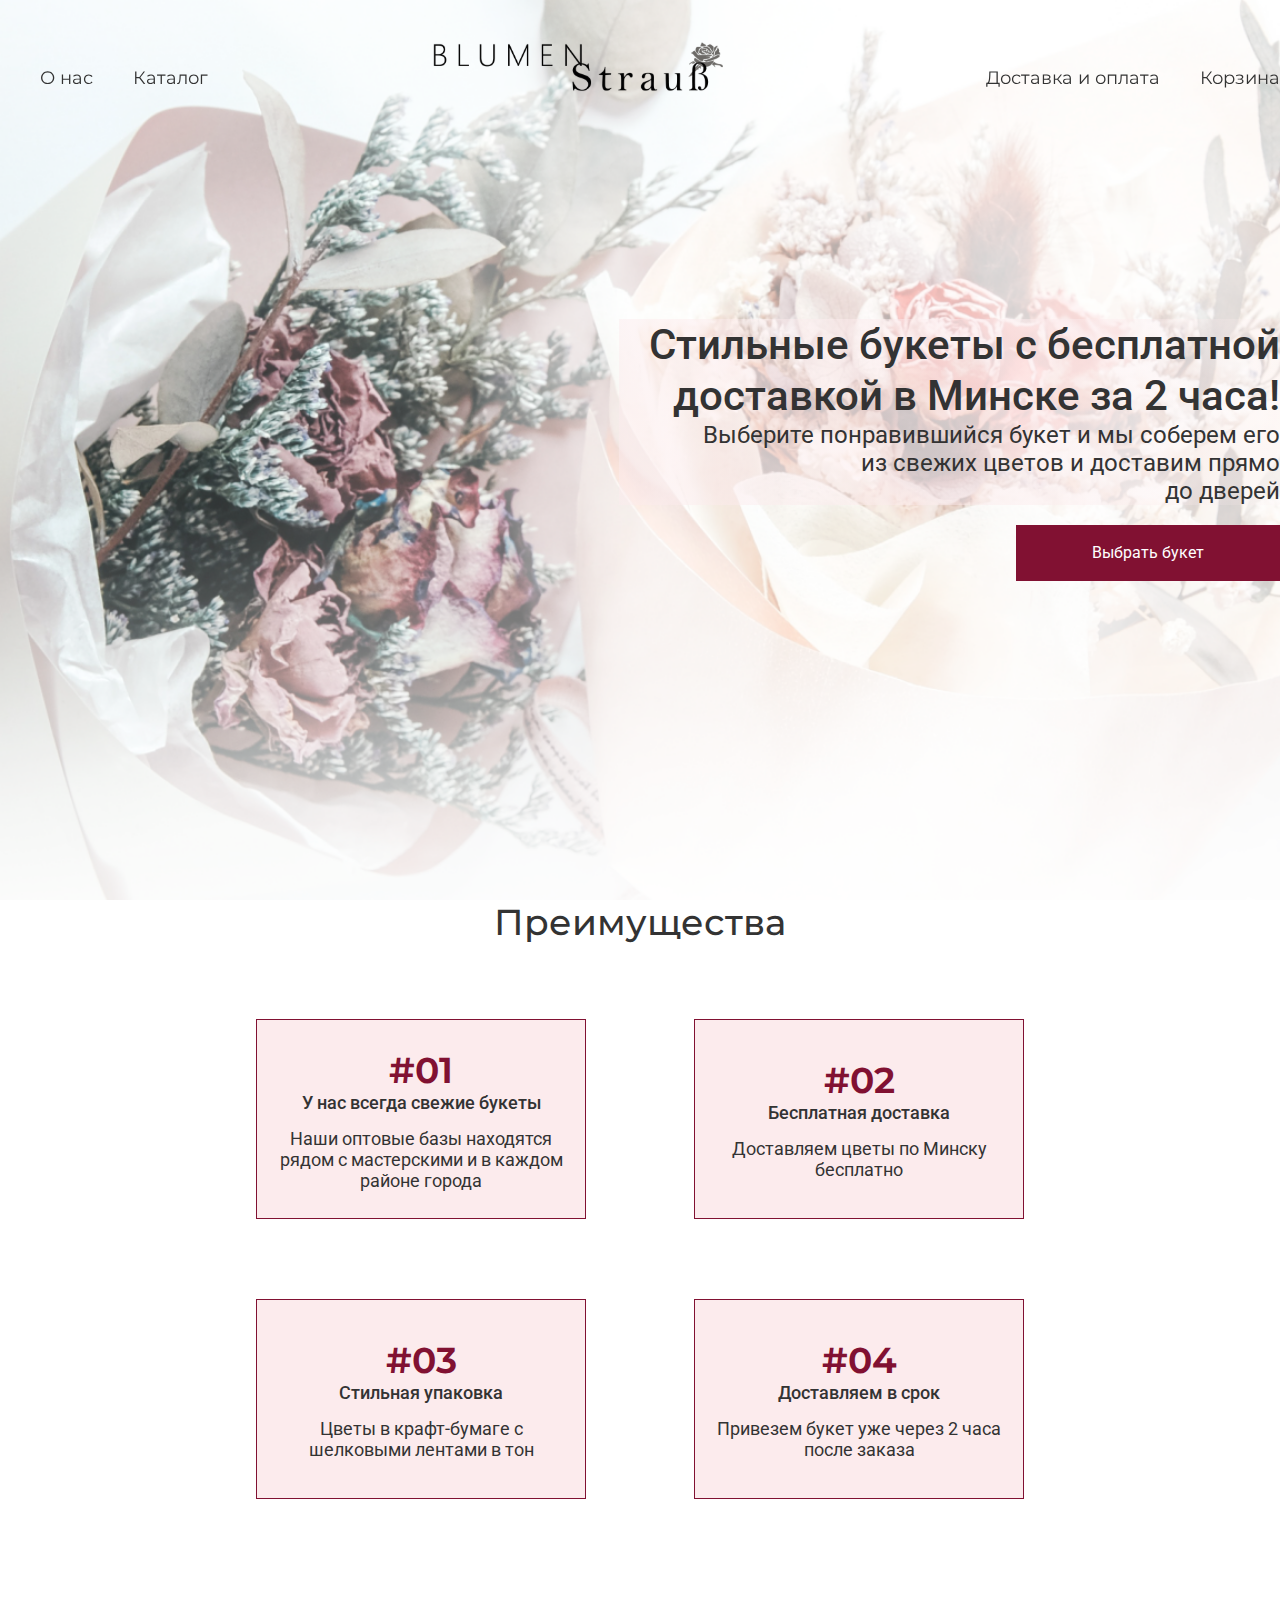
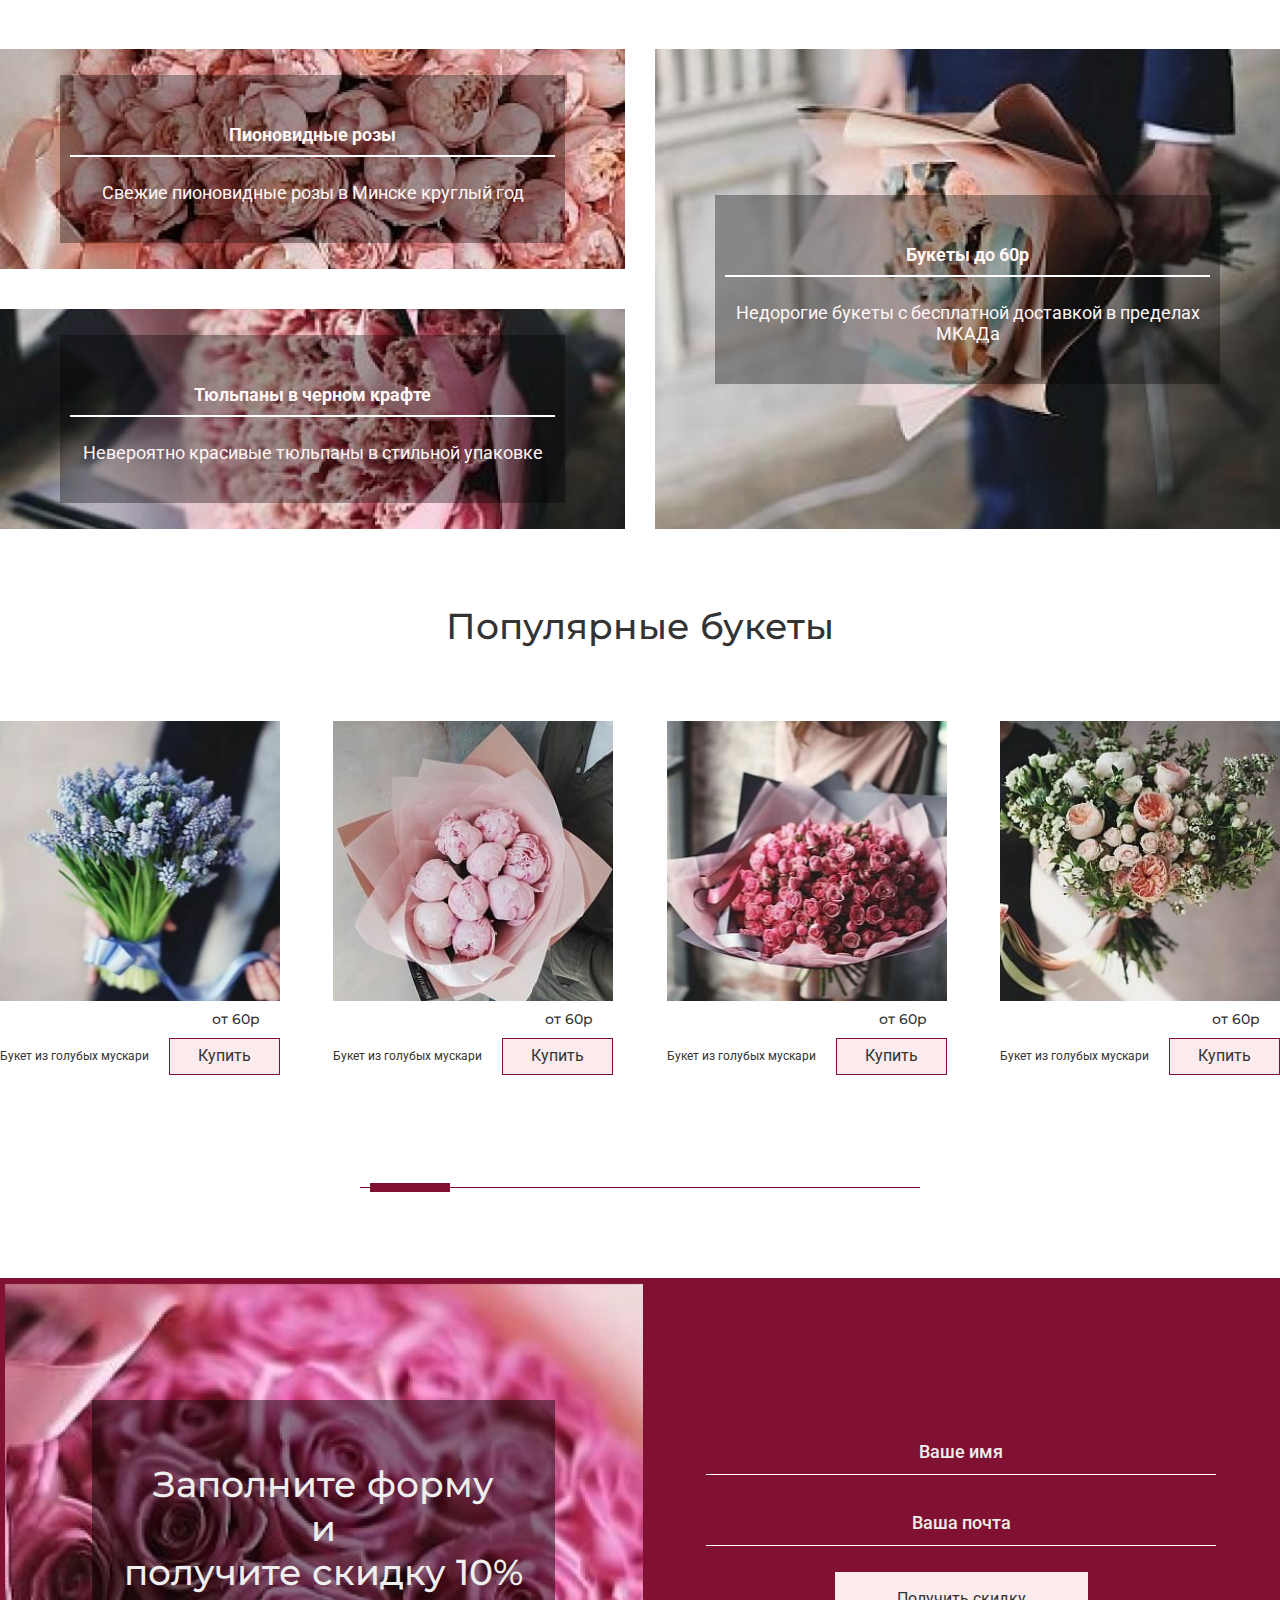
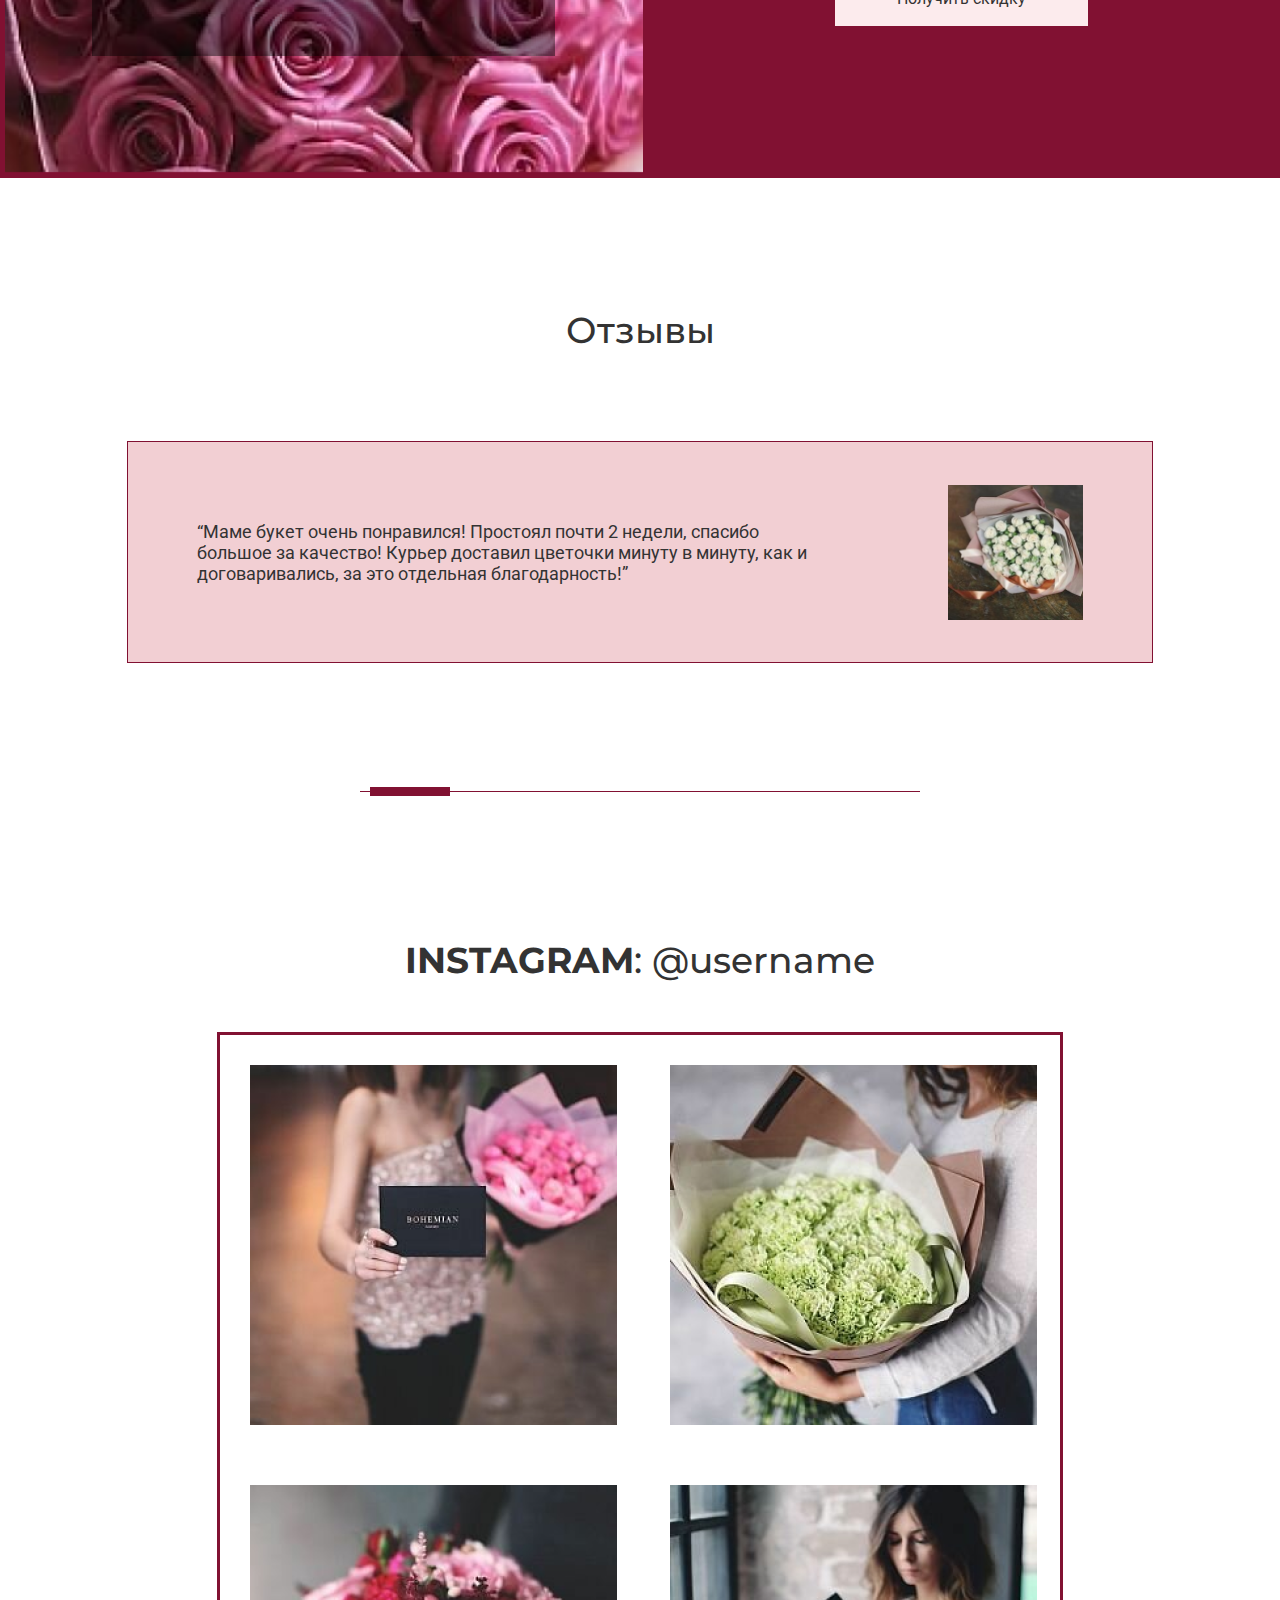
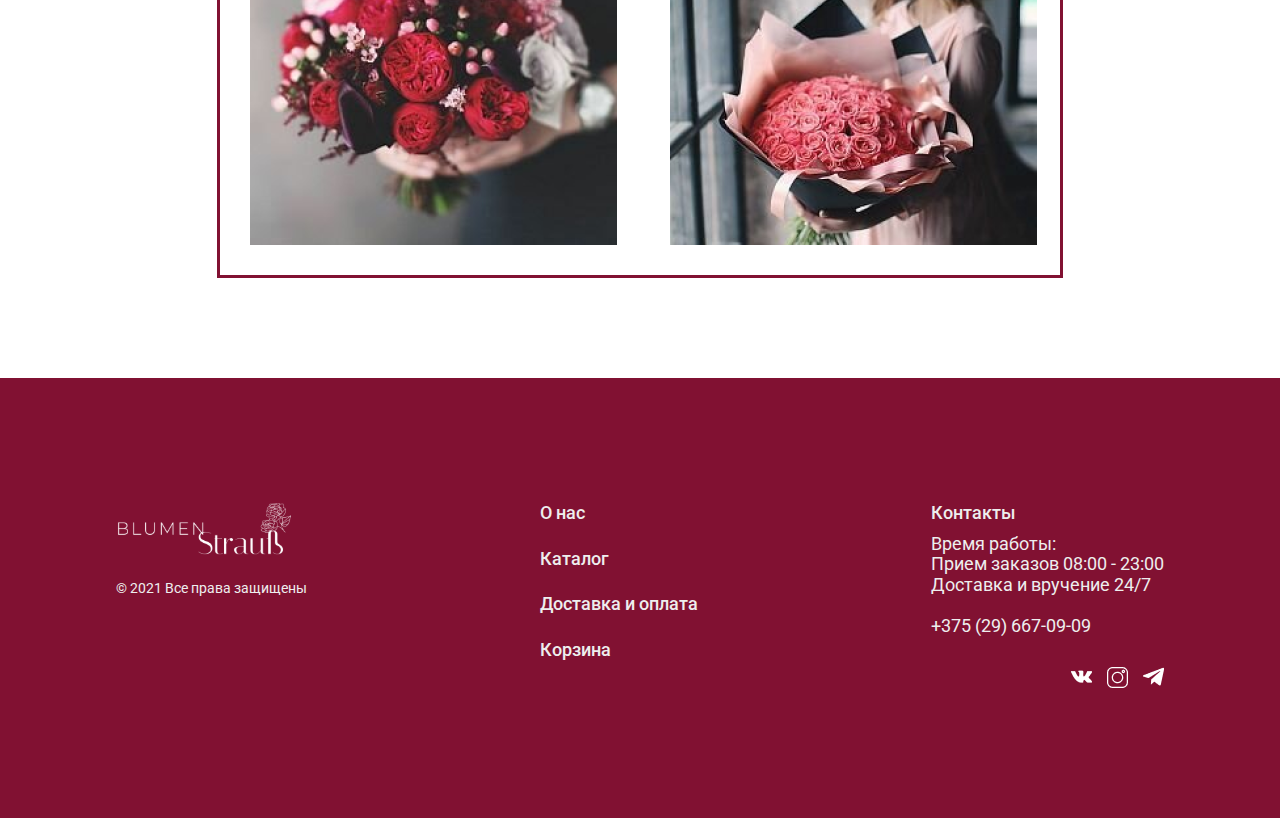
==== commit 8b1c2db3: "fix index" ====
--- a/index.html
+++ b/index.html
@@ -183,7 +183,7 @@
                     </div>
                     <div class="popular-goods-section__item">
                         <div class="popular-goods-section__img">
-                            <img src="img/index/popular-good-1.png" alt="popular-good">
+                            <img src="img/index/popular-good-2.png" alt="popular-good">
                         </div>
                         <div class="popular-goods-section__desc">
                             <div class="popular-goods-section__price">
@@ -201,7 +201,7 @@
                     </div>
                     <div class="popular-goods-section__item">
                         <div class="popular-goods-section__img">
-                            <img src="img/index/popular-good-1.png" alt="popular-good">
+                            <img src="img/index/popular-good-3.png" alt="popular-good">
                         </div>
                         <div class="popular-goods-section__desc">
                             <div class="popular-goods-section__price">
@@ -219,7 +219,7 @@
                     </div>
                     <div class="popular-goods-section__item">
                         <div class="popular-goods-section__img">
-                            <img src="img/index/popular-good-1.png" alt="popular-good">
+                            <img src="img/index/popular-good-4.png" alt="popular-good">
                         </div>
                         <div class="popular-goods-section__desc">
                             <div class="popular-goods-section__price">
